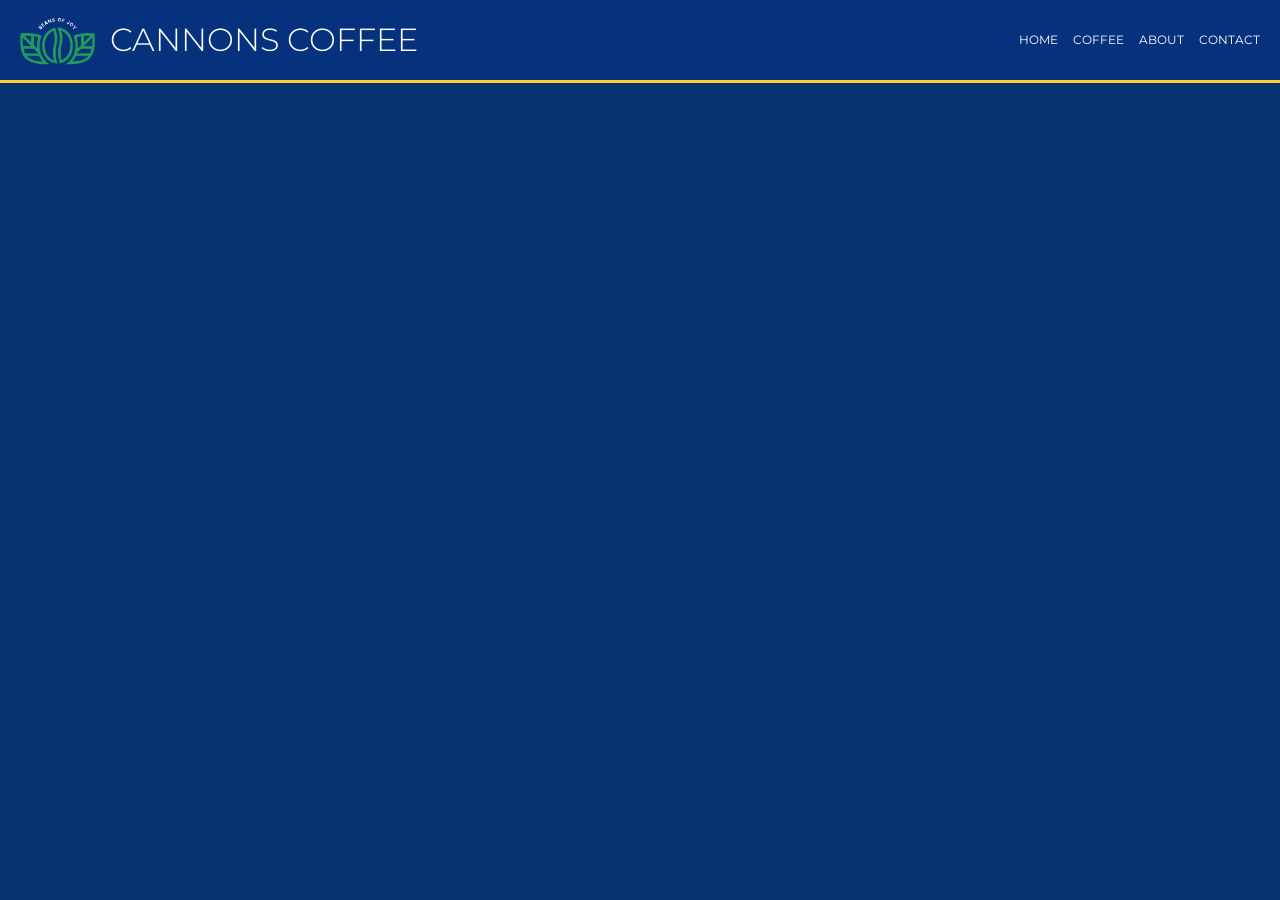
==== index.html @ b2c21856 "changes to nav" ====
<!DOCTYPE html>
<html lang="en">

<head>
    <meta charset="UTF-8">
    <meta name="viewport" content="width=device-width, initial-scale=1.0">
    <title>Document</title>
    <link rel="stylesheet" href="css/styles.css">
</head>

<body>

    <header>
        <img src="images/logo-nav.png" alt="Cannons Coffee Logo, Beans of Joy" />
        <h1> CANNONS COFFEE </h1>
        <nav>
            <a href="index.html"> Home </a>
            <a href="latte.html"> Coffee </a>
            <a href="https://www.starbucks.com/" target="_blank"> About </a>
            <a href="mailto:jc.8161984@gmail.com"> Contact </a>
        </nav>
    </header>


    <!-- <div class="container">



        <main>


            <img src="images/coffee-computer.jpg" alt="Laptop with a cup of coffee and a glass of water" />
            <h2> Coffee and Code </h2>
            <p> Join us at Cannons Coffee for a pick-me-up and plenty of code assistance and support at our coding cafe
            </p>
            <a class="button" href="https://www.dunkindonuts.com/" target="_blank"> Reserve a table </a>



            <h2> Our Coffee </h2>




            <h3> Latte </h3>
            Hot or cold, with dairy or oat milk, your favorite is available anytime!
            Order Latte (have the link go to any website of your choice)
            Image: latte.jpg
            Alt text: Latte in a cup



            <h3> Coffee </h3>
            Simple, elegant, and always in style, our black coffee comes from Colombia in small, hand-roasted batches.
            Order Coffee (have the link go to any website of your choice)
            Image: coffee.jpg
            Alt text: Coffee in a cup

            <h3> Hot Chocolate </h3>
            Not a coffee person? We have you covered. Hot, sweet, ready anytime.
            Order Hot Chocolate (have the link go to any website of your choice)
            Image: hotchoc.jpg
            Alt text: Hot Chocolate in a cup with whipped cream



            <h3> Iced Coffee </h3>
            Perfect for hot summer days, our iced coffee is made with just enough sweetness to cool down your day.
            Order Iced Coffee (have the link go to any website of your choice)
            Image: iced.jpg
            Alt text: Iced coffee in a mug with a straw


 -->

        </main>

        <footer>
        </footer>

    </div>

</body>

</html>
---- css/styles.css ----
@import url('https://fonts.googleapis.com/css2?family=Montserrat:ital,wght@0,100..900;1,100..900&family=Nunito+Sans:ital,opsz,wght@0,6..12,200..1000;1,6..12,200..1000&family=Ovo&display=swap');

:root {
  --black: #000000;
  --Catalina: #06327d;
  --Bluetiful: #2b70e4;
  --Vegan: #209d5c;
  --Sunglow: #ffd034;
  --white: #ffffff;
  --LightBlue: #cadbf8;
  --line-height: 1.1667;
  --font-weight: 300;
  --text-transform: uppercase;
}

html {
  box-sizing: border-box;
}

*,
*:before,
*:after {
  box-sizing: inherit;
}

body {
  color: var(--black);
  background-color: #063270;
  font-family: "Montserrat", sans-serif;
  font-size: 1.125rem;
  line-height: 1.5;
  margin: 0;
}

h1 {
    font-size: 3rem;
    line-height: var(--line-height);
    font-weight: var(--font-weight);
    text-transform: var(--text-transform);
    margin: 0;
}

h2 {
    font-size: 2.5rem;
    line-height: var(--line-height);
    font-weight: var(--font-weight);
    text-transform: var(--text-transform);
}

h3 {
    font-size: 1.75rem;
    line-height: var(--line-height);
    font-weight: var(--font-weight);
}

.container {
    max-width: 1200px;
    margin: 0 auto;
}

button {
    background-color: var(--Catalina);
    color: var(--white);
    border-radius: 8px;
    text-decoration: none;
    padding: 5px 10px;
}


/* ___________________________________________________________ */
/* Mobile (max-width: 649px) */
header {
    background-color: var(--Catalina);
    color: var(--white);
    text-align: center;
    padding: 20px;
    border-bottom: 3px solid var(--Sunglow);
}

header img {
    display: block;
    width: 70px;
    margin: 0 auto;
}

header h1 {
    font-size: 1.75rem;
    max-width: 220px;
    margin: 10px auto;
}

nav {
    display: flex;
    flex-wrap: wrap;
    justify-content: center;
    gap: 10px;
    max-width: 220px;
    margin: 0 auto;
}

nav a {
    color: var(--white);
    text-decoration: none;
    text-transform: uppercase;
    font-size: 0.75rem;
}

/* ___________________________________________________________ */
/* Tablet */
@media (min-width: 650px) {
    body {
        font-size: 16px;
    }

    header {
        display: flex;
        flex-wrap: wrap;
        align-items: center;
        justify-content: center;
        column-gap: 15px;
        row-gap: 10px;
        padding: 20px;
    }

    header img {
        width: 100px;
        margin: 0;
    }

    header h1 {
        font-size: 2rem;
        max-width: none;
        margin: 0;
        white-space: nowrap;
    }

    nav {
        width: 100%;
        max-width: none;
        margin: 0;
        gap: 20px;
    }

    nav a {
        font-size: 1rem;
    }
}
/* ___________________________________________________________ */
/* Desktop */
@media (min-width: 1000px) {
    body {
        font-size: 18px;
    }

    header {
        flex-wrap: nowrap;
        justify-content: space-between;
        gap: 15px;
        padding: 15px 20px;
    }

    header img {
        width: 75px;
    }

    header h1 {
        font-size: 2rem;
        white-space: nowrap;
    }

    nav {
        width: auto;
        flex-wrap: nowrap;
        margin-left: auto;
        gap: 15px;
    }

    nav a {
        font-size: 0.75rem;
    }
}
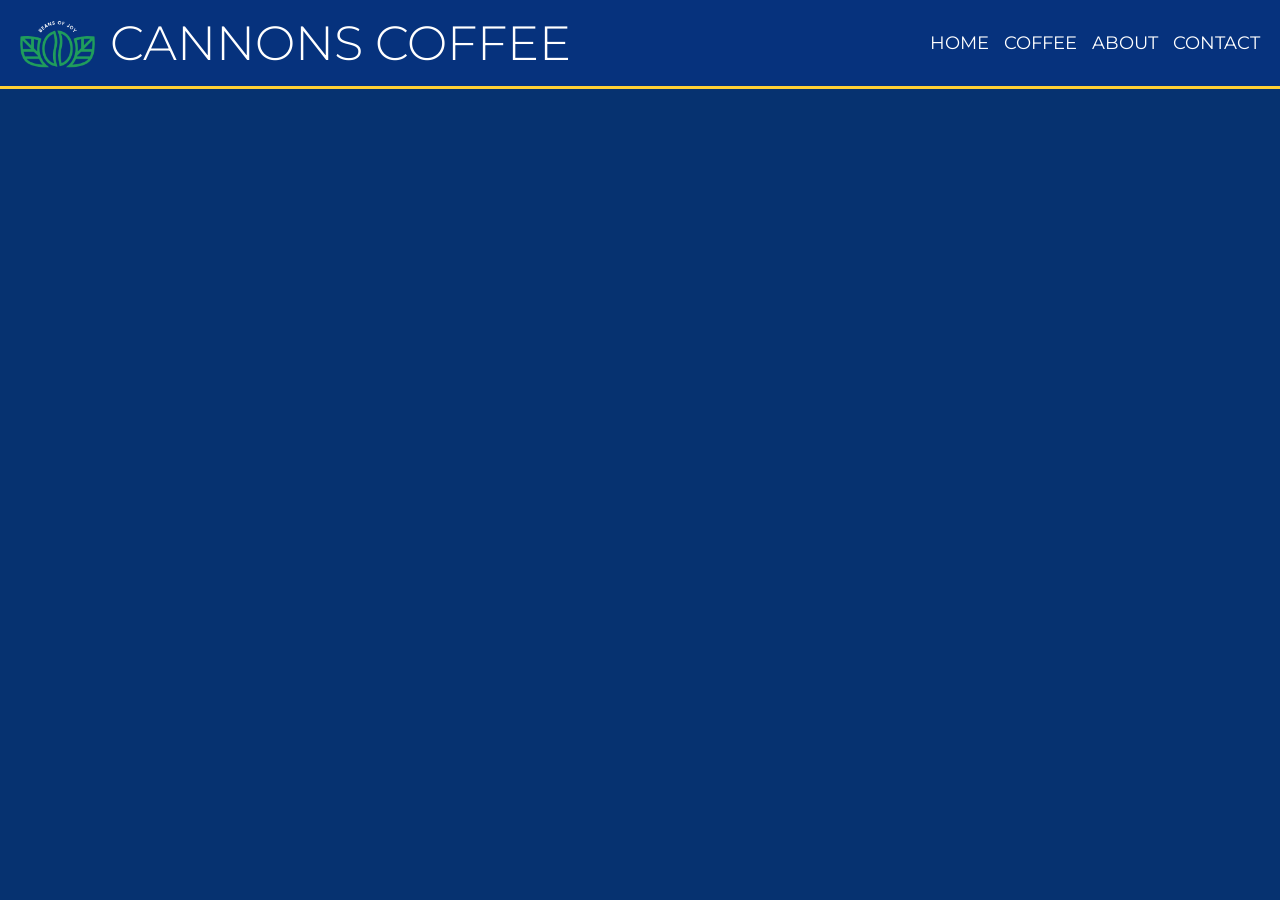
==== commit 540ae511: "changes to html" ====
--- a/index.html
+++ b/index.html
@@ -22,56 +22,9 @@
     </header>
 
 
-    <!-- <div class="container">
-
-
+    <div class="container">
 
         <main>
-
-
-            <img src="images/coffee-computer.jpg" alt="Laptop with a cup of coffee and a glass of water" />
-            <h2> Coffee and Code </h2>
-            <p> Join us at Cannons Coffee for a pick-me-up and plenty of code assistance and support at our coding cafe
-            </p>
-            <a class="button" href="https://www.dunkindonuts.com/" target="_blank"> Reserve a table </a>
-
-
-
-            <h2> Our Coffee </h2>
-
-
-
-
-            <h3> Latte </h3>
-            Hot or cold, with dairy or oat milk, your favorite is available anytime!
-            Order Latte (have the link go to any website of your choice)
-            Image: latte.jpg
-            Alt text: Latte in a cup
-
-
-
-            <h3> Coffee </h3>
-            Simple, elegant, and always in style, our black coffee comes from Colombia in small, hand-roasted batches.
-            Order Coffee (have the link go to any website of your choice)
-            Image: coffee.jpg
-            Alt text: Coffee in a cup
-
-            <h3> Hot Chocolate </h3>
-            Not a coffee person? We have you covered. Hot, sweet, ready anytime.
-            Order Hot Chocolate (have the link go to any website of your choice)
-            Image: hotchoc.jpg
-            Alt text: Hot Chocolate in a cup with whipped cream
-
-
-
-            <h3> Iced Coffee </h3>
-            Perfect for hot summer days, our iced coffee is made with just enough sweetness to cool down your day.
-            Order Iced Coffee (have the link go to any website of your choice)
-            Image: iced.jpg
-            Alt text: Iced coffee in a mug with a straw
-
-
- -->
 
         </main>
 
--- a/css/styles.css
+++ b/css/styles.css
@@ -84,8 +84,6 @@
 }
 
 header h1 {
-    font-size: 1.75rem;
-    max-width: 220px;
     margin: 10px auto;
 }
 
@@ -102,16 +100,11 @@
     color: var(--white);
     text-decoration: none;
     text-transform: uppercase;
-    font-size: 0.75rem;
 }
 
 /* ___________________________________________________________ */
 /* Tablet */
 @media (min-width: 650px) {
-    body {
-        font-size: 16px;
-    }
-
     header {
         display: flex;
         flex-wrap: wrap;
@@ -128,7 +121,6 @@
     }
 
     header h1 {
-        font-size: 2rem;
         max-width: none;
         margin: 0;
         white-space: nowrap;
@@ -140,18 +132,10 @@
         margin: 0;
         gap: 20px;
     }
-
-    nav a {
-        font-size: 1rem;
-    }
 }
 /* ___________________________________________________________ */
 /* Desktop */
 @media (min-width: 1000px) {
-    body {
-        font-size: 18px;
-    }
-
     header {
         flex-wrap: nowrap;
         justify-content: space-between;
@@ -163,19 +147,10 @@
         width: 75px;
     }
 
-    header h1 {
-        font-size: 2rem;
-        white-space: nowrap;
-    }
-
     nav {
         width: auto;
         flex-wrap: nowrap;
         margin-left: auto;
         gap: 15px;
     }
-
-    nav a {
-        font-size: 0.75rem;
-    }
 }
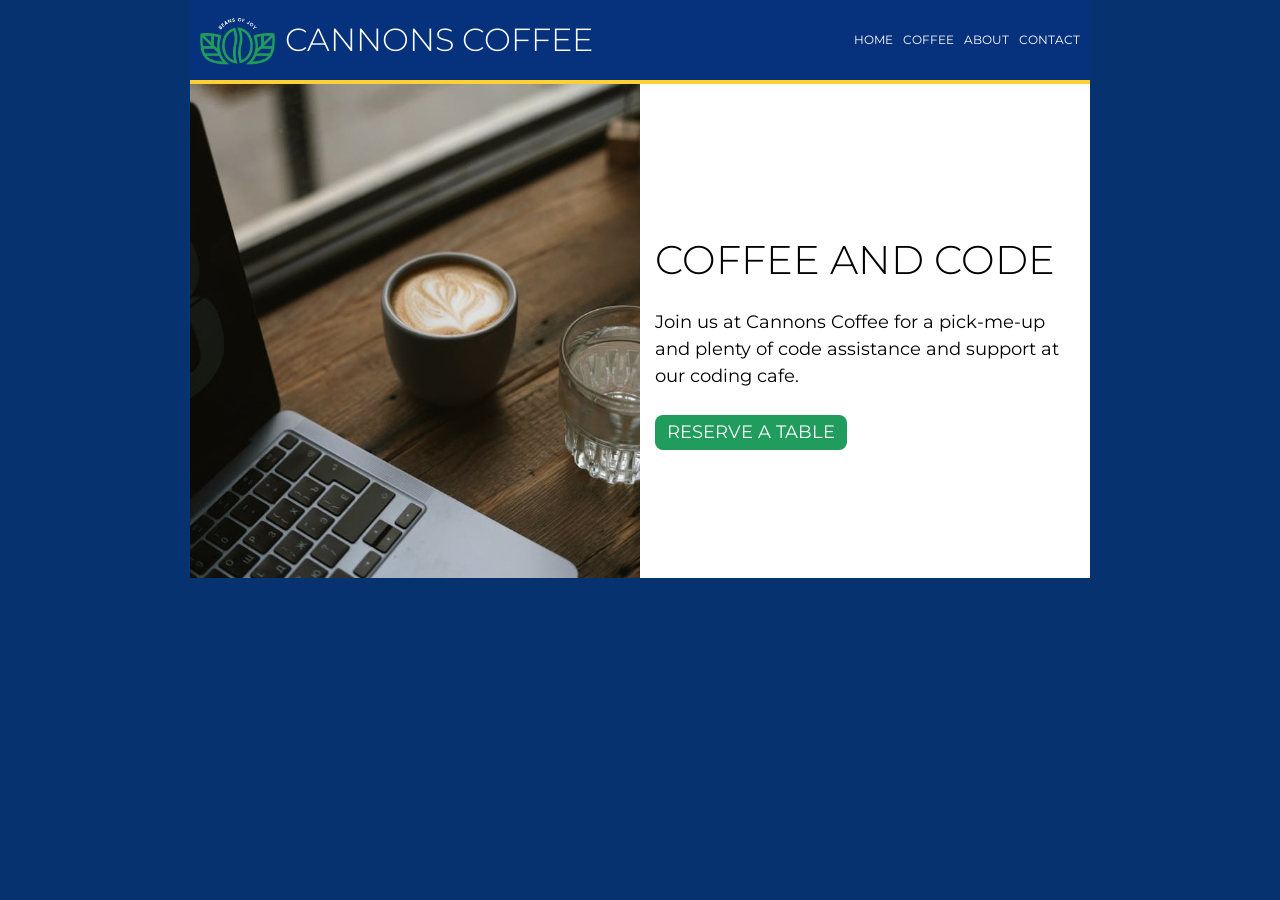
==== commit d9cc8f0f: "added opening section" ====
--- a/index.html
+++ b/index.html
@@ -9,7 +9,6 @@
 </head>
 
 <body>
-
     <header>
         <img src="images/logo-nav.png" alt="Cannons Coffee Logo, Beans of Joy" />
         <h1> CANNONS COFFEE </h1>
@@ -25,6 +24,24 @@
     <div class="container">
 
         <main>
+            <section class="opening">
+                <img src="images/coffee-computer.jpg" alt="Laptop with a cup of coffee and a glass of water" />
+                <div class="opening-text">
+                    <h2>Coffee and Code</h2>
+                    <p> Join us at Cannons Coffee for a pick-me-up and plenty of code assistance and support at our
+                        coding cafe. </p>
+                    <a class="button" href="https://www.dunkindonuts.com/" target="_blank" rel="noopener noreferrer">
+                        Reserve a table </a>
+                </div>
+            </section>
+
+
+
+
+
+
+
+
 
         </main>
 
--- a/css/styles.css
+++ b/css/styles.css
@@ -58,15 +58,6 @@
     margin: 0 auto;
 }
 
-button {
-    background-color: var(--Catalina);
-    color: var(--white);
-    border-radius: 8px;
-    text-decoration: none;
-    padding: 5px 10px;
-}
-
-
 /* ___________________________________________________________ */
 /* Mobile (max-width: 649px) */
 header {
@@ -74,7 +65,6 @@
     color: var(--white);
     text-align: center;
     padding: 20px;
-    border-bottom: 3px solid var(--Sunglow);
 }
 
 header img {
@@ -102,7 +92,37 @@
     text-transform: uppercase;
 }
 
-/* ___________________________________________________________ */
+.opening {
+    background-color: var(--white);
+    padding: 35px 20px;
+     border-top: 4px solid var(--Sunglow);
+}
+
+.opening img {
+    display: block;
+    width: 100%;
+    height: auto;
+}
+
+.opening h2 {
+    margin: 25px 0;
+}
+
+.opening p {
+    margin-bottom: 25px;
+}
+
+.button {
+    display: inline-block;
+    background-color: var(--Vegan);
+    color: var(--white);
+    border-radius: 8px;
+    text-decoration: none;
+    text-transform: uppercase;
+    padding: 4px 12px;
+}
+
+/* _________________________________________________ */
 /* Tablet */
 @media (min-width: 650px) {
     header {
@@ -132,25 +152,71 @@
         margin: 0;
         gap: 20px;
     }
-}
-/* ___________________________________________________________ */
+
+.opening {
+    display: flex;
+    align-items: stretch;
+    gap: 0;
+    padding: 0;
+}
+
+.opening img {
+    width: 50%;
+    height: auto;
+    object-fit: cover;
+}
+
+.opening-text {
+    flex: 1;
+    min-width: 0;
+    padding: 20px 15px;
+}
+/* _________________________________________________ */
 /* Desktop */
 @media (min-width: 1000px) {
+
     header {
+        max-width: 900px;
+        margin: 0 auto;
         flex-wrap: nowrap;
         justify-content: space-between;
-        gap: 15px;
-        padding: 15px 20px;
+        gap: 10px;
+        padding: 15px 10px;
     }
 
     header img {
         width: 75px;
+    }
+
+    header h1 {
+        font-size: 2rem;
     }
 
     nav {
         width: auto;
         flex-wrap: nowrap;
         margin-left: auto;
-        gap: 15px;
+        gap: 10px;
+    }
+
+    nav a {
+        font-size: 0.75rem;
+    }
+
+    .opening {
+        max-width: 900px;
+        margin: 0 auto;
+        align-items: center;
+        padding: 0;
+    }
+
+    .opening img {
+        width: 50%;
+        object-fit: cover;
+    }
+
+    .opening-text {
+        flex: 1;
+        padding: 20px 15px;
     }
 }
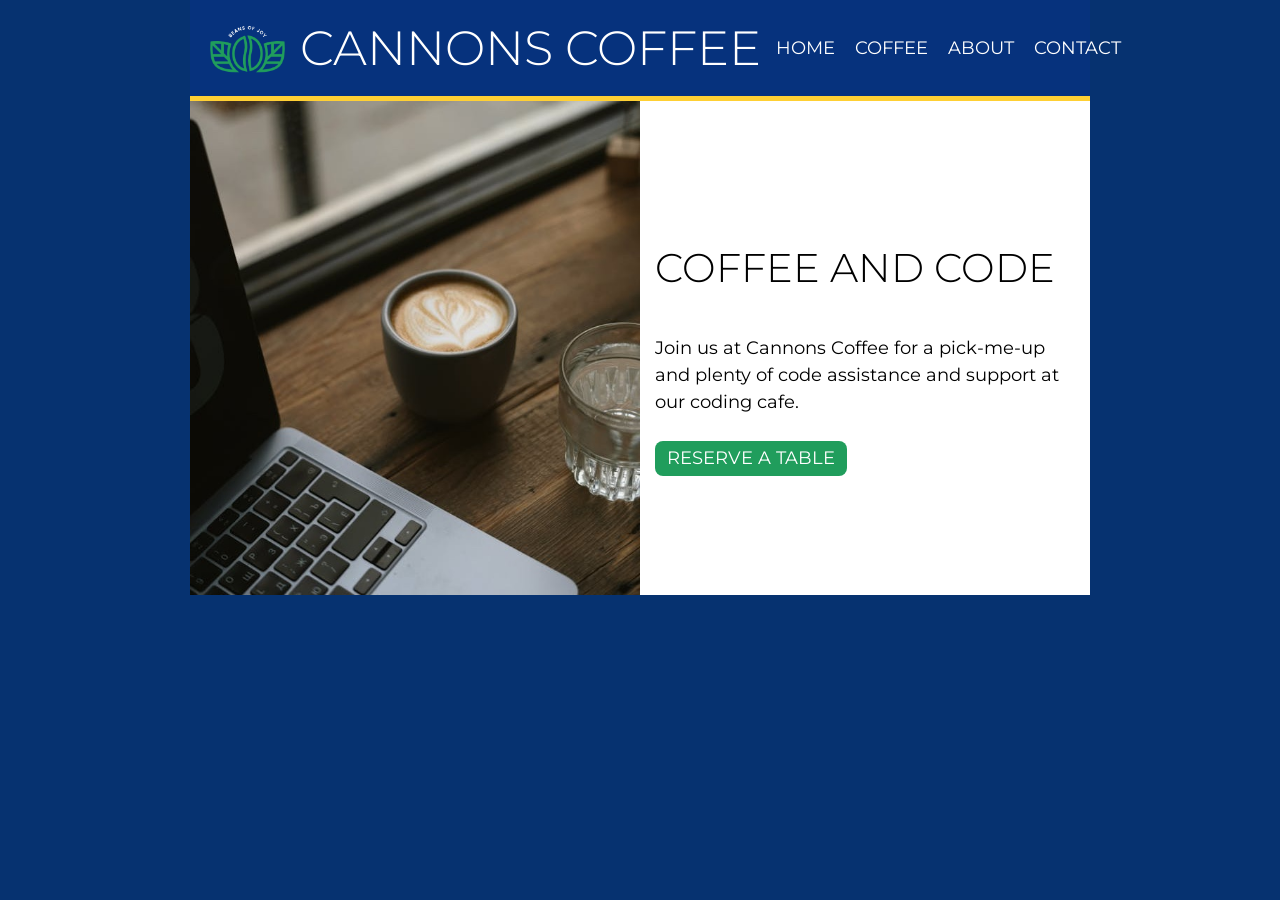
==== commit de9c1039: "added section" ====
--- a/index.html
+++ b/index.html
@@ -4,52 +4,43 @@
 <head>
     <meta charset="UTF-8">
     <meta name="viewport" content="width=device-width, initial-scale=1.0">
-    <title>Document</title>
+    <title> Coffee </title>
     <link rel="stylesheet" href="css/styles.css">
 </head>
 
 <body>
-    <header>
-        <img src="images/logo-nav.png" alt="Cannons Coffee Logo, Beans of Joy" />
-        <h1> CANNONS COFFEE </h1>
-        <nav>
-            <a href="index.html"> Home </a>
-            <a href="latte.html"> Coffee </a>
-            <a href="https://www.starbucks.com/" target="_blank"> About </a>
-            <a href="mailto:jc.8161984@gmail.com"> Contact </a>
-        </nav>
-    </header>
-
-
     <div class="container">
 
+        <header>
+            <img src="images/logo-nav.png" alt="Cannons Coffee Logo, Beans of Joy" />
+            <h1> CANNONS COFFEE </h1>
+            <nav>
+                <a href="index.html"> Home </a>
+                <a href="latte.html"> Coffee </a>
+                <a href="https://www.starbucks.com/" target="_blank"> About </a>
+                <a href="mailto:jc.8161984@gmail.com"> Contact </a>
+            </nav>
+        </header>
+
         <main>
-            <section class="opening">
-                <img src="images/coffee-computer.jpg" alt="Laptop with a cup of coffee and a glass of water" />
-                <div class="opening-text">
-                    <h2>Coffee and Code</h2>
-                    <p> Join us at Cannons Coffee for a pick-me-up and plenty of code assistance and support at our
-                        coding cafe. </p>
-                    <a class="button" href="https://www.dunkindonuts.com/" target="_blank" rel="noopener noreferrer">
-                        Reserve a table </a>
-                </div>
-            </section>
 
+                <section class="opening">
+                    <img src="images/coffee-computer.jpg" alt="Laptop with a cup of coffee and a glass of water" />
+                    <div class="opening-text">
+                        <h2> Coffee and Code </h2>
+                        <p> Join us at Cannons Coffee for a pick-me-up and plenty of code assistance and support at our
+                            coding cafe. </p>
+                        <a class="button" href="https://www.dunkindonuts.com/" target="_blank"
+                            rel="noopener noreferrer">
+                            Reserve a table </a>
+                    </div>
+                </section>
 
+            </main>
 
-
-
-
-
-
-
-        </main>
-
-        <footer>
-        </footer>
+            <footer>
+            </footer>
 
     </div>
-
 </body>
-
 </html>
--- a/css/styles.css
+++ b/css/styles.css
@@ -73,7 +73,8 @@
     margin: 0 auto;
 }
 
-header h1 {
+h1 {
+    max-width: 220px;
     margin: 10px auto;
 }
 
@@ -95,7 +96,7 @@
 .opening {
     background-color: var(--white);
     padding: 35px 20px;
-     border-top: 4px solid var(--Sunglow);
+    border-top: 5px solid var(--Sunglow);
 }
 
 .opening img {
@@ -104,7 +105,7 @@
     height: auto;
 }
 
-.opening h2 {
+h2 {
     margin: 25px 0;
 }
 
@@ -154,7 +155,7 @@
     }
 
 .opening {
-    display: flex;
+   display: flex;
     align-items: stretch;
     gap: 0;
     padding: 0;
@@ -163,60 +164,45 @@
 .opening img {
     width: 50%;
     height: auto;
-    object-fit: cover;
 }
 
 .opening-text {
-    flex: 1;
     min-width: 0;
     padding: 20px 15px;
 }
+
 /* _________________________________________________ */
 /* Desktop */
 @media (min-width: 1000px) {
-
     header {
         max-width: 900px;
         margin: 0 auto;
         flex-wrap: nowrap;
         justify-content: space-between;
-        gap: 10px;
-        padding: 15px 10px;
     }
 
     header img {
         width: 75px;
-    }
-
-    header h1 {
-        font-size: 2rem;
     }
 
     nav {
         width: auto;
         flex-wrap: nowrap;
         margin-left: auto;
-        gap: 10px;
-    }
-
-    nav a {
-        font-size: 0.75rem;
     }
 
     .opening {
-        max-width: 900px;
+    max-width: 900px;
         margin: 0 auto;
-        align-items: center;
-        padding: 0;
-    }
-
-    .opening img {
-        width: 50%;
-        object-fit: cover;
+        align-items: stretch;
     }
 
     .opening-text {
         flex: 1;
         padding: 20px 15px;
+        display: flex;
+        flex-direction: column;
+        align-items: flex-start;
+        justify-content: center;
     }
 }
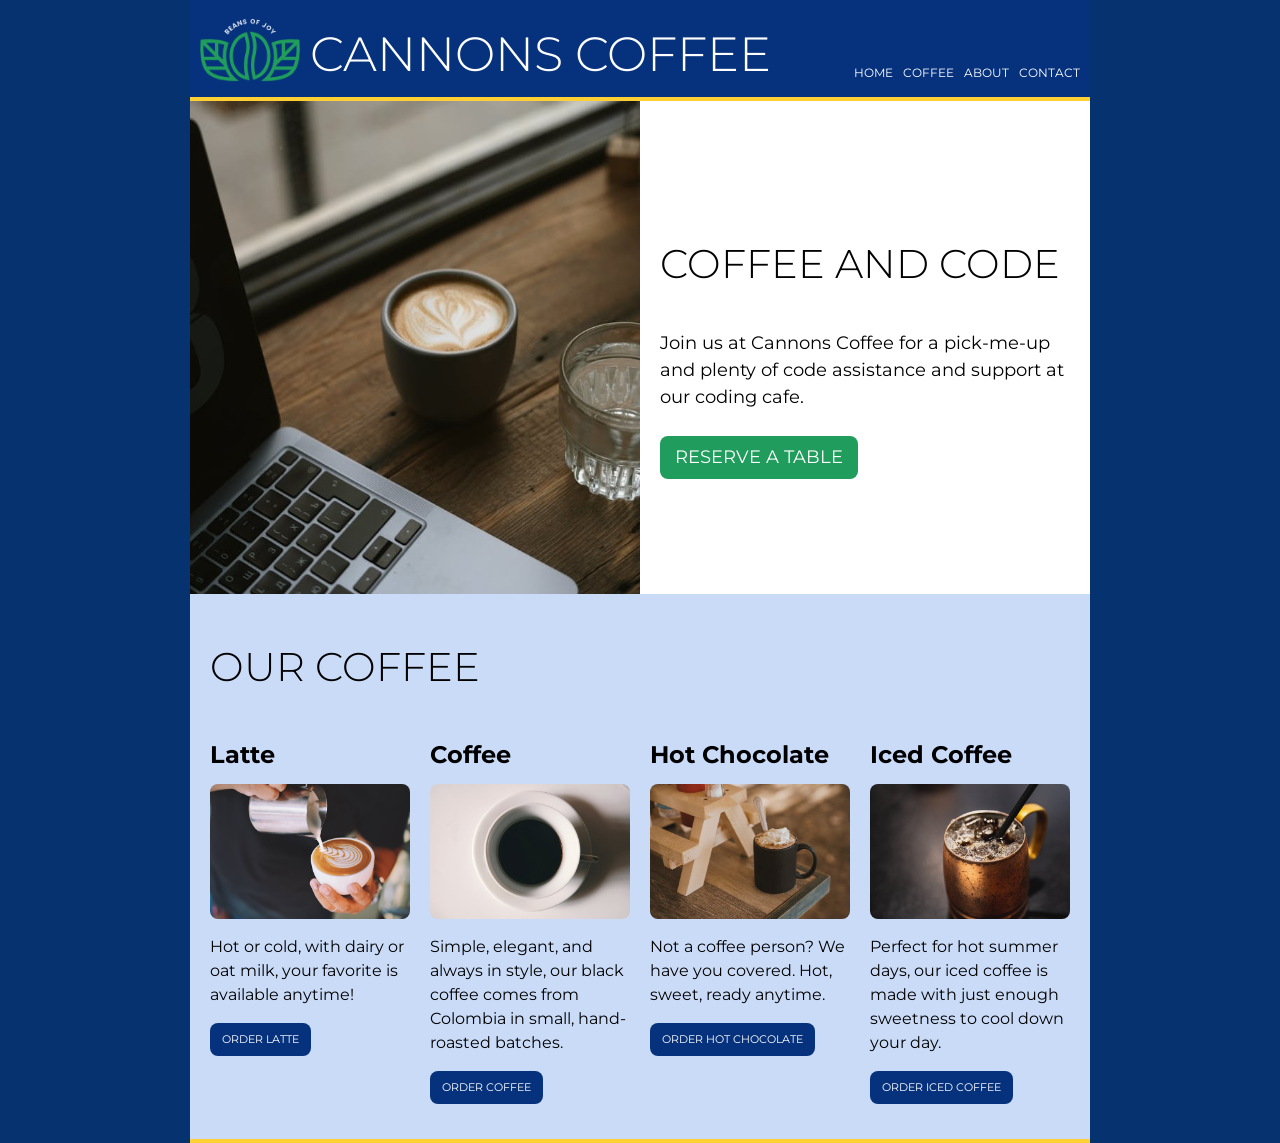
==== commit 0a62e281: "changes to css" ====
--- a/index.html
+++ b/index.html
@@ -24,23 +24,55 @@
 
         <main>
 
-                <section class="opening">
-                    <img src="images/coffee-computer.jpg" alt="Laptop with a cup of coffee and a glass of water" />
-                    <div class="opening-text">
-                        <h2> Coffee and Code </h2>
-                        <p> Join us at Cannons Coffee for a pick-me-up and plenty of code assistance and support at our
-                            coding cafe. </p>
-                        <a class="button" href="https://www.dunkindonuts.com/" target="_blank"
-                            rel="noopener noreferrer">
-                            Reserve a table </a>
+            <section class="opening">
+                <img src="images/coffee-computer.jpg" alt="Laptop with a cup of coffee and a glass of water" />
+                <div class="opening-text">
+                    <h2> Coffee and Code </h2>
+                    <p> Join us at Cannons Coffee for a pick-me-up and plenty of code assistance and support at our coding cafe. </p>
+                    <a class="button" href="https://www.dunkindonuts.com/" target="_blank" rel="noopener noreferrer"> Reserve a table </a>
+                </div>
+            </section>
+
+            <section class="ourcoffee">
+                <h2> Our Coffee </h2>
+
+                <div class="coffee-items">
+                    <div class="coffee-item">
+                        <h3> Latte </h3>
+                        <img src="images/latte.jpg" alt="Latte in a cup" />
+                        <p> Hot or cold, with dairy or oat milk, your favorite is available anytime! </p>
+                        <a class="button1" href="https://www.starbucks.com/" target="_blank" rel="noopener noreferrer"> Order Latte </a>
                     </div>
-                </section>
 
-            </main>
+                    <div class="coffee-item">
+                        <h3> Coffee </h3>
+                        <img src="images/coffee.jpg" alt="Coffee in a cup" />
+                        <p> Simple, elegant, and always in style, our black coffee comes from Colombia in small, hand-roasted batches. </p>
+                        <a class="button1" href="https://www.dunkindonuts.com/" target="_blank" rel="noopener noreferrer"> Order Coffee </a>
+                    </div>
 
-            <footer>
-            </footer>
+                    <div class="coffee-item">
+                        <h3> Hot Chocolate </h3>
+                        <img src="images/hotchoc.jpg" alt="Hot Chocolate in a cup with whipped cream" />
+                        <p> Not a coffee person? We have you covered. Hot, sweet, ready anytime. </p>
+                        <a class="button1" href="https://www.dutchbros.com/" target="_blank" rel="noopener noreferrer"> Order Hot Chocolate </a>
+                    </div>
+
+                    <div class="coffee-item">
+                        <h3> Iced Coffee </h3>
+                        <img src="images/iced.jpg" alt="Iced coffee in a mug with a straw" />
+                        <p> Perfect for hot summer days, our iced coffee is made with just enough sweetness to cool down your day. </p>
+                        <a class="button1" href="https://7brew.com/" target="_blank" rel="noopener noreferrer"> Order Iced Coffee </a>
+                    </div>
+                </div>
+            </section>
+
+        </main>
+
+        <footer>
+        </footer>
 
     </div>
 </body>
+
 </html>
--- a/css/styles.css
+++ b/css/styles.css
@@ -58,32 +58,36 @@
     margin: 0 auto;
 }
 
-/* ___________________________________________________________ */
-/* Mobile (max-width: 649px) */
+/* ___Mobile (max-width: 649px)____________________________ */
 header {
     background-color: var(--Catalina);
     color: var(--white);
     text-align: center;
-    padding: 20px;
+    padding: 25px 20px;
+    border-bottom: 4px solid var(--Sunglow);
 }
 
 header img {
     display: block;
-    width: 70px;
+    width: 150px;
     margin: 0 auto;
 }
 
-h1 {
-    max-width: 220px;
-    margin: 10px auto;
+header h1 {
+    max-width: 100%;
+    margin: 15px auto 25px;
+}
+
+h3 {
+    font-weight: bold;
 }
 
 nav {
     display: flex;
     flex-wrap: wrap;
     justify-content: center;
-    gap: 10px;
-    max-width: 220px;
+    gap: 15px;
+    max-width: 100%;
     margin: 0 auto;
 }
 
@@ -96,7 +100,6 @@
 .opening {
     background-color: var(--white);
     padding: 35px 20px;
-    border-top: 5px solid var(--Sunglow);
 }
 
 .opening img {
@@ -105,7 +108,11 @@
     height: auto;
 }
 
-h2 {
+.opening-text {
+    min-width: 0;
+}
+
+.opening h2 {
     margin: 25px 0;
 }
 
@@ -120,11 +127,56 @@
     border-radius: 8px;
     text-decoration: none;
     text-transform: uppercase;
-    padding: 4px 12px;
-}
-
-/* _________________________________________________ */
-/* Tablet */
+    padding: 8px 15px;
+}
+
+.ourcoffee {
+    background-color: var(--LightBlue);
+    padding: 35px 20px;
+    border-bottom: 4px solid var(--Sunglow);
+}
+
+.ourcoffee h2 {
+    margin: 15px 0 35px;
+}
+
+.coffee-items {
+    display: flex;
+    flex-direction: column;
+    gap: 30px;
+}
+
+.coffee-item {
+    min-width: 0;
+}
+
+.coffee-item h3 {
+    margin: 15px 0;
+}
+
+.coffee-item img {
+    display: block;
+    width: 100%;
+    height: auto;
+    border-radius: 8px;
+}
+
+.coffee-item p {
+    font-size: 1rem;
+    line-height: 1.5;
+}
+
+.button1 {
+    display: inline-block;
+    background-color: var(--Catalina);
+    color: var(--white);
+    border-radius: 8px;
+    text-decoration: none;
+    text-transform: uppercase;
+    padding: 8px 12px;
+}
+
+/* ___Tablet________________________________ */
 @media (min-width: 650px) {
     header {
         display: flex;
@@ -154,55 +206,92 @@
         gap: 20px;
     }
 
-.opening {
-   display: flex;
-    align-items: stretch;
-    gap: 0;
-    padding: 0;
-}
-
-.opening img {
-    width: 50%;
-    height: auto;
-}
-
-.opening-text {
-    min-width: 0;
-    padding: 20px 15px;
-}
-
-/* _________________________________________________ */
-/* Desktop */
+    .opening {
+        display: flex;
+        padding: 0;
+    }
+
+    .opening img {
+        width: 50%;
+    }
+
+    .opening-text {
+        padding: 20px;
+    }
+
+    .coffee-items {
+        flex-direction: row;
+        flex-wrap: wrap;
+        gap: 30px 20px;
+    }
+
+    .coffee-item {
+        flex: 0 0 calc((100% - 20px) / 2);
+    }
+}
+
+/* ___Desktop_______________________________________________ */
 @media (min-width: 1000px) {
     header {
         max-width: 900px;
         margin: 0 auto;
+        display: flex;
         flex-wrap: nowrap;
+        align-items: flex-end;
         justify-content: space-between;
-    }
-
-    header img {
-        width: 75px;
+        gap: 10px;
+        padding: 15px 10px;
     }
 
     nav {
         width: auto;
         flex-wrap: nowrap;
         margin-left: auto;
-    }
-
+        gap: 10px;
+    }
+
+    nav a {
+        font-size: 0.75rem;
+    }
+    
     .opening {
-    max-width: 900px;
+        max-width: 900px;
         margin: 0 auto;
+        display: flex;
         align-items: stretch;
     }
 
     .opening-text {
-        flex: 1;
-        padding: 20px 15px;
         display: flex;
         flex-direction: column;
         align-items: flex-start;
         justify-content: center;
     }
+
+    .ourcoffee {
+        max-width: 900px;
+        margin: 0 auto;
+
+    }
+
+    .coffee-items {
+        display: flex;
+        flex-direction: row;
+    }
+
+    .coffee-item {
+        flex: 1;
+    }
+
+    .coffee-item h3 {
+        font-size: 1.50rem;
+    }
+
+    .coffee-item img {
+        height: 135px;
+    }
+
+    .coffee-item .button1 {
+        font-size: 0.70rem;
+    }
 }
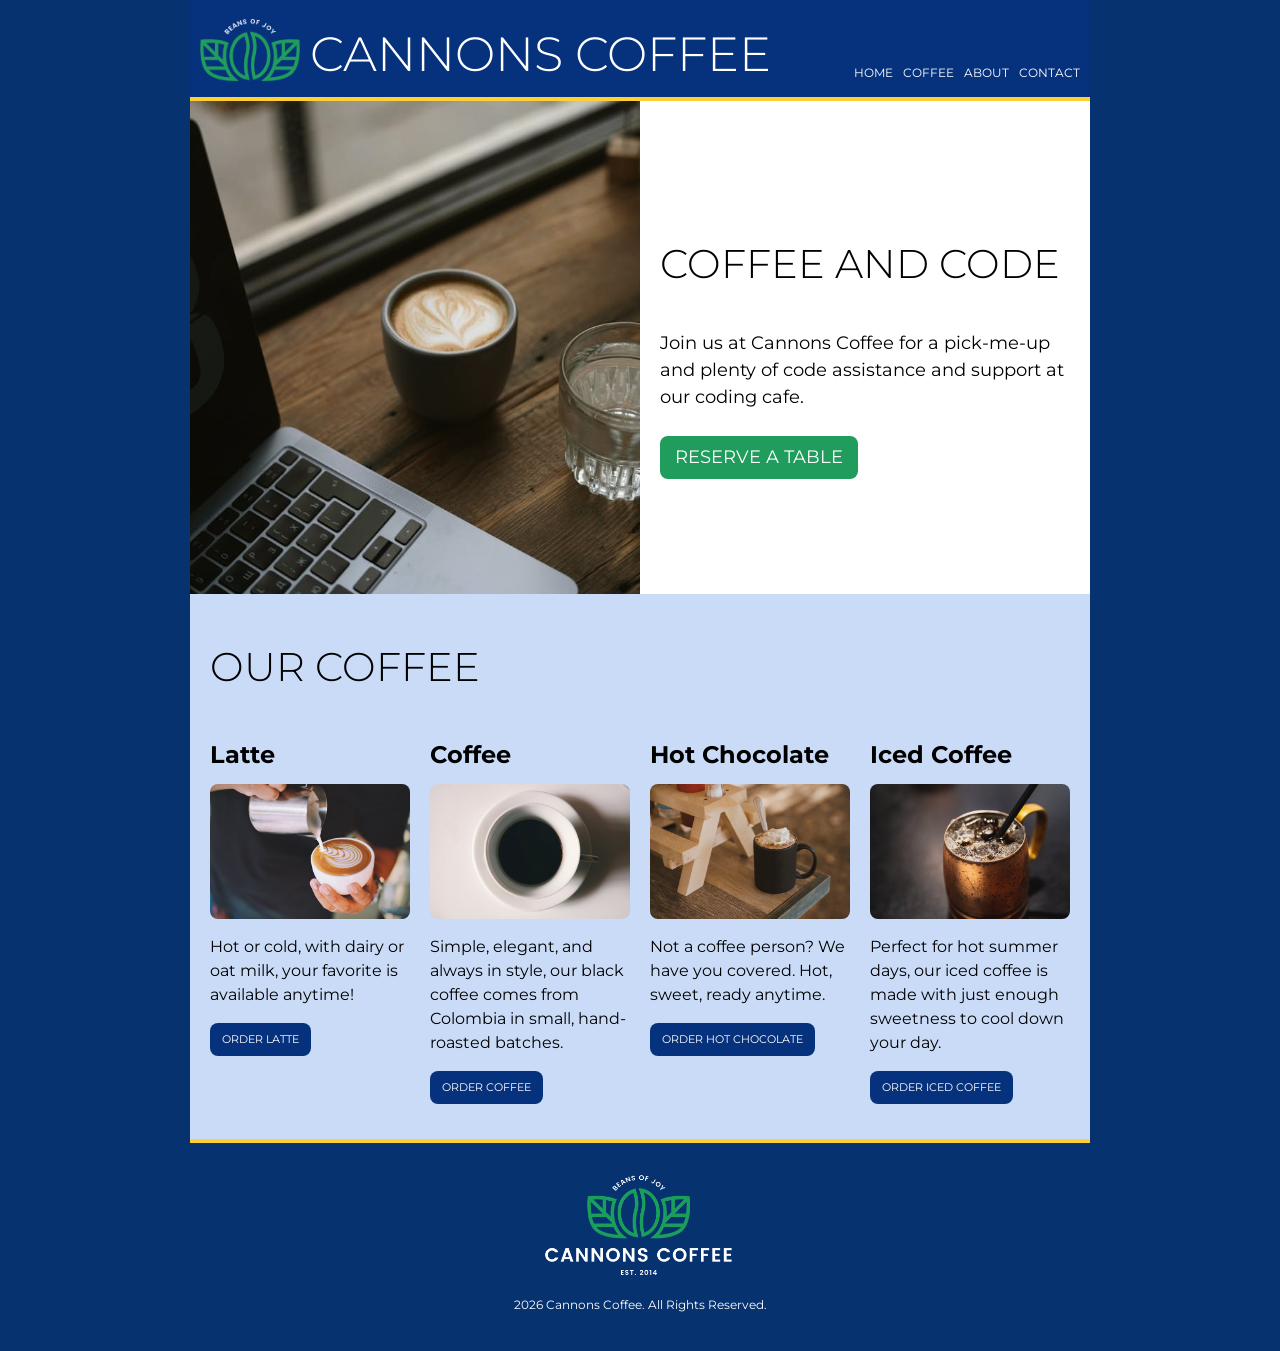
==== commit 072f7df2: "changes css" ====
--- a/index.html
+++ b/index.html
@@ -70,6 +70,8 @@
         </main>
 
         <footer>
+            <img src="images/logo-footer.png" alt="Cannons Coffee, Beans of Joy! Est. 2014" />
+            <p> 2026 Cannons Coffee. All Rights Reserved. </p>
         </footer>
 
     </div>
--- a/css/styles.css
+++ b/css/styles.css
@@ -58,6 +58,11 @@
     margin: 0 auto;
 }
 
+.late {
+    border-top: 4px solid var(--Sunglow);
+}
+
+
 /* ___Mobile (max-width: 649px)____________________________ */
 header {
     background-color: var(--Catalina);
@@ -176,6 +181,26 @@
     padding: 8px 12px;
 }
 
+footer {
+    text-align: center;
+    padding: 25px 20px;
+}
+
+footer img {
+    display: block;
+    width: 180px;
+    max-width: 100%;
+    height: auto;
+    margin: 0 auto;
+}
+
+footer p {
+    color: var(--white);
+    font-size: 0.75rem;
+    margin-top: 15px;
+}
+
+
 /* ___Tablet________________________________ */
 @media (min-width: 650px) {
     header {
@@ -228,6 +253,10 @@
     .coffee-item {
         flex: 0 0 calc((100% - 20px) / 2);
     }
+
+    footer img {
+        width: 200px;
+    }
 }
 
 /* ___Desktop_______________________________________________ */
@@ -294,4 +323,13 @@
     .coffee-item .button1 {
         font-size: 0.70rem;
     }
+
+    footer {
+        text-align: center;
+        padding: 25px 20px;
+    }
+
+    footer img {
+        width: 200px;
+    }
 }
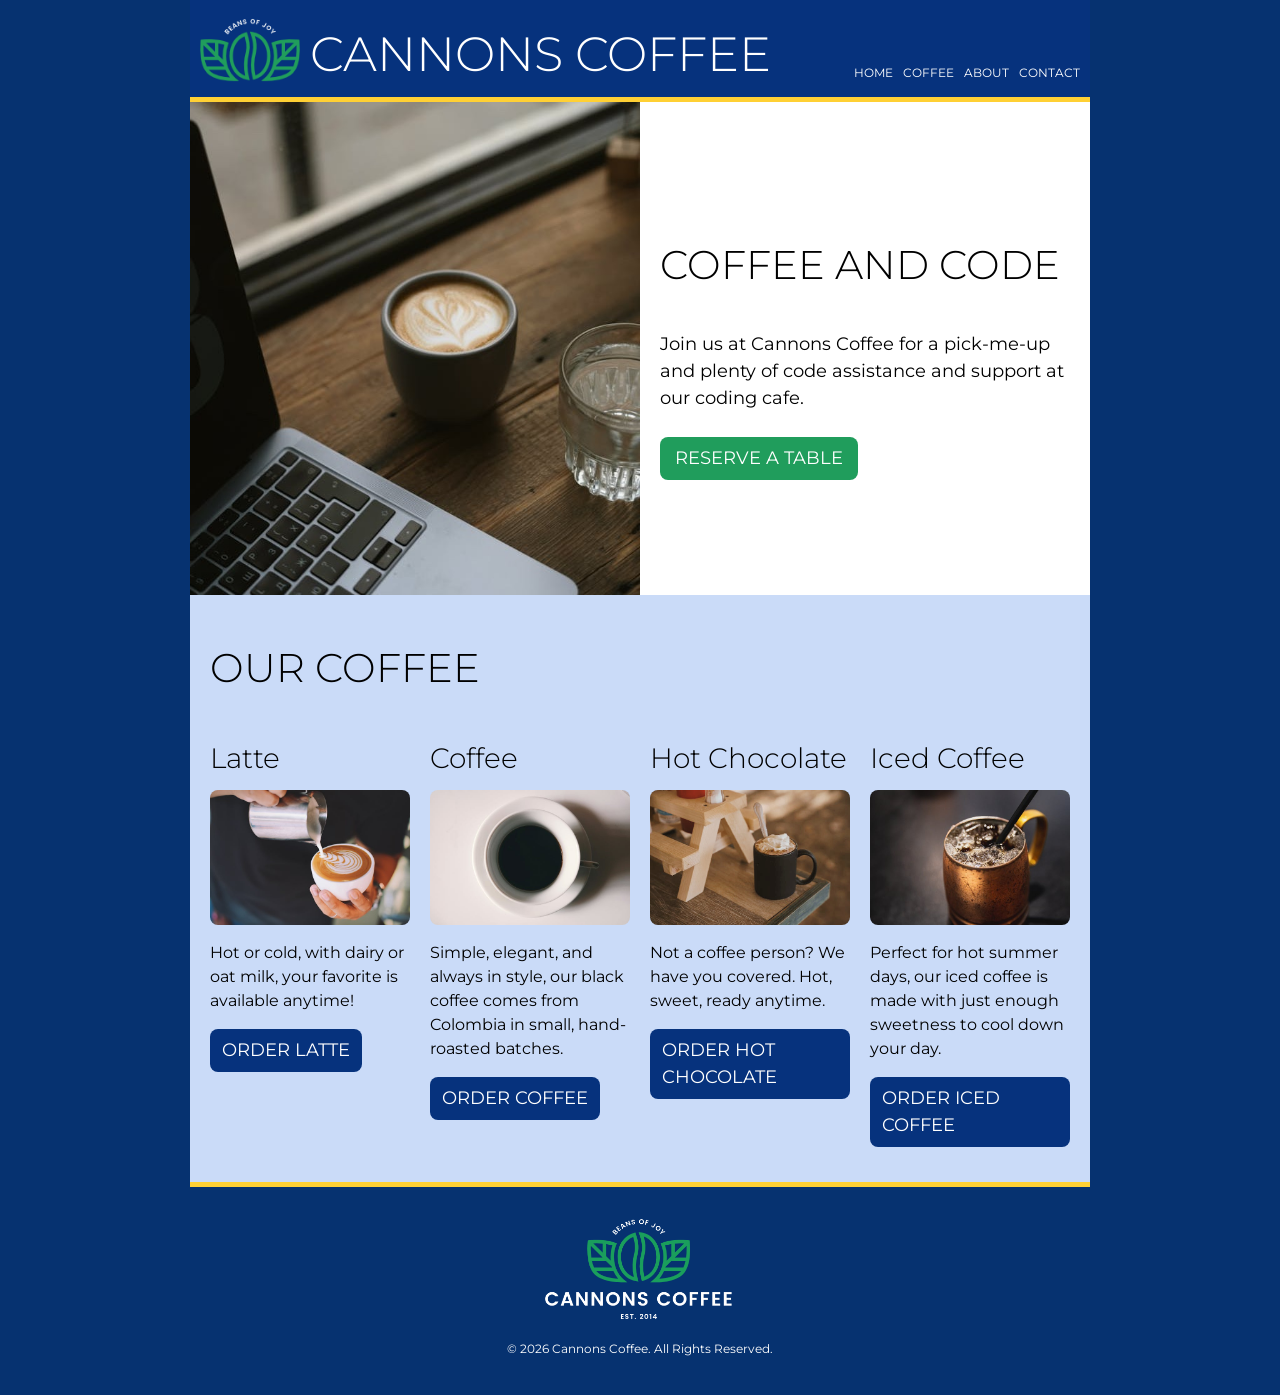
==== commit 97c05394: "change image" ====
--- a/index.html
+++ b/index.html
@@ -17,7 +17,7 @@
             <nav>
                 <a href="index.html"> Home </a>
                 <a href="latte.html"> Coffee </a>
-                <a href="https://www.starbucks.com/" target="_blank"> About </a>
+                <a href="https://www.starbucks.com/" target="_blank" rel="noopener noreferrer"> About </a>
                 <a href="mailto:jc.8161984@gmail.com"> Contact </a>
             </nav>
         </header>
@@ -28,50 +28,59 @@
                 <img src="images/coffee-computer.jpg" alt="Laptop with a cup of coffee and a glass of water" />
                 <div class="opening-text">
                     <h2> Coffee and Code </h2>
-                    <p> Join us at Cannons Coffee for a pick-me-up and plenty of code assistance and support at our coding cafe. </p>
-                    <a class="button" href="https://www.dunkindonuts.com/" target="_blank" rel="noopener noreferrer"> Reserve a table </a>
+                    <p> Join us at Cannons Coffee for a pick-me-up and plenty of code assistance and support at our
+                        coding cafe. </p>
+                    <a class="button" href="https://www.dunkindonuts.com/" target="_blank" rel="noopener noreferrer">
+                        Reserve a table </a>
                 </div>
             </section>
 
             <section class="ourcoffee">
-                <h2> Our Coffee </h2>
+                <h2>Our Coffee</h2>
 
                 <div class="coffee-items">
+
                     <div class="coffee-item">
                         <h3> Latte </h3>
                         <img src="images/latte.jpg" alt="Latte in a cup" />
                         <p> Hot or cold, with dairy or oat milk, your favorite is available anytime! </p>
-                        <a class="button1" href="https://www.starbucks.com/" target="_blank" rel="noopener noreferrer"> Order Latte </a>
+                        <a class="button1" href="https://www.starbucks.com/" target="_blank" rel="noopener noreferrer">
+                            Order Latte </a>
                     </div>
 
                     <div class="coffee-item">
                         <h3> Coffee </h3>
                         <img src="images/coffee.jpg" alt="Coffee in a cup" />
-                        <p> Simple, elegant, and always in style, our black coffee comes from Colombia in small, hand-roasted batches. </p>
-                        <a class="button1" href="https://www.dunkindonuts.com/" target="_blank" rel="noopener noreferrer"> Order Coffee </a>
+                        <p> Simple, elegant, and always in style, our black coffee comes from Colombia in small,
+                            hand-roasted batches. </p>
+                        <a class="button1" href="https://www.dunkindonuts.com/" target="_blank"
+                            rel="noopener noreferrer"> Order Coffee </a>
                     </div>
 
                     <div class="coffee-item">
                         <h3> Hot Chocolate </h3>
                         <img src="images/hotchoc.jpg" alt="Hot Chocolate in a cup with whipped cream" />
                         <p> Not a coffee person? We have you covered. Hot, sweet, ready anytime. </p>
-                        <a class="button1" href="https://www.dutchbros.com/" target="_blank" rel="noopener noreferrer"> Order Hot Chocolate </a>
+                        <a class="button1" href="https://www.dutchbros.com/" target="_blank" rel="noopener noreferrer">
+                            Order Hot Chocolate </a>
                     </div>
 
                     <div class="coffee-item">
                         <h3> Iced Coffee </h3>
                         <img src="images/iced.jpg" alt="Iced coffee in a mug with a straw" />
-                        <p> Perfect for hot summer days, our iced coffee is made with just enough sweetness to cool down your day. </p>
-                        <a class="button1" href="https://7brew.com/" target="_blank" rel="noopener noreferrer"> Order Iced Coffee </a>
+                        <p> Perfect for hot summer days, our iced coffee is made with just enough sweetness to cool down
+                            your day. </p>
+                        <a class="button1" href="https://7brew.com/" target="_blank" rel="noopener noreferrer"> Order
+                            Iced Coffee </a>
                     </div>
+
                 </div>
             </section>
-
         </main>
 
         <footer>
             <img src="images/logo-footer.png" alt="Cannons Coffee, Beans of Joy! Est. 2014" />
-            <p> 2026 Cannons Coffee. All Rights Reserved. </p>
+            <p>&copy; 2026 Cannons Coffee. All Rights Reserved.</p>
         </footer>
 
     </div>
--- a/css/styles.css
+++ b/css/styles.css
@@ -11,6 +11,8 @@
   --line-height: 1.1667;
   --font-weight: 300;
   --text-transform: uppercase;
+  --font-family: "Montserrat", sans-serif;
+  --background: #063270;
 }
 
 html {
@@ -24,12 +26,12 @@
 }
 
 body {
-  color: var(--black);
-  background-color: #063270;
-  font-family: "Montserrat", sans-serif;
-  font-size: 1.125rem;
-  line-height: 1.5;
-  margin: 0;
+    color: var(--black);
+    background-color: var(--background);
+    font-family: var(--font-family);
+    font-size: 1.125rem;
+    line-height: 1.5;
+    margin: 0;
 }
 
 h1 {
@@ -58,18 +60,34 @@
     margin: 0 auto;
 }
 
-.late {
-    border-top: 4px solid var(--Sunglow);
-}
-
+/* ____________________________________________________________________*/
+
+.button,
+.button1 {
+    display: inline-block;
+    color: var(--white);
+    border-radius: 8px;
+    text-decoration: none;
+    text-transform: var(--text-transform);
+}
+
+.button {
+    background-color: var(--Vegan);
+    padding: 8px 15px;
+}
+
+.button1 {
+    background-color: var(--Catalina);
+    padding: 8px 12px;
+}
 
 /* ___Mobile (max-width: 649px)____________________________ */
 header {
     background-color: var(--Catalina);
     color: var(--white);
     text-align: center;
-    padding: 25px 20px;
-    border-bottom: 4px solid var(--Sunglow);
+    padding: 20px 20px;
+    border-bottom: 5px solid var(--Sunglow);
 }
 
 header img {
@@ -80,11 +98,7 @@
 
 header h1 {
     max-width: 100%;
-    margin: 15px auto 25px;
-}
-
-h3 {
-    font-weight: bold;
+    margin: 15px 25px;
 }
 
 nav {
@@ -125,20 +139,10 @@
     margin-bottom: 25px;
 }
 
-.button {
-    display: inline-block;
-    background-color: var(--Vegan);
-    color: var(--white);
-    border-radius: 8px;
-    text-decoration: none;
-    text-transform: uppercase;
-    padding: 8px 15px;
-}
-
 .ourcoffee {
     background-color: var(--LightBlue);
     padding: 35px 20px;
-    border-bottom: 4px solid var(--Sunglow);
+    border-bottom: 5px solid var(--Sunglow);
 }
 
 .ourcoffee h2 {
@@ -169,16 +173,6 @@
 .coffee-item p {
     font-size: 1rem;
     line-height: 1.5;
-}
-
-.button1 {
-    display: inline-block;
-    background-color: var(--Catalina);
-    color: var(--white);
-    border-radius: 8px;
-    text-decoration: none;
-    text-transform: uppercase;
-    padding: 8px 12px;
 }
 
 footer {
@@ -200,6 +194,10 @@
     margin-top: 15px;
 }
 
+.late {
+    border-top: 5px solid var(--Sunglow);
+}
+
 
 /* ___Tablet________________________________ */
 @media (min-width: 650px) {
@@ -257,6 +255,10 @@
     footer img {
         width: 200px;
     }
+
+    .late {
+        border-top: 5px solid var(--Sunglow);
+    }
 }
 
 /* ___Desktop_______________________________________________ */
@@ -300,7 +302,6 @@
     .ourcoffee {
         max-width: 900px;
         margin: 0 auto;
-
     }
 
     .coffee-items {
@@ -312,16 +313,8 @@
         flex: 1;
     }
 
-    .coffee-item h3 {
-        font-size: 1.50rem;
-    }
-
     .coffee-item img {
         height: 135px;
-    }
-
-    .coffee-item .button1 {
-        font-size: 0.70rem;
     }
 
     footer {
@@ -332,4 +325,9 @@
     footer img {
         width: 200px;
     }
+
+    /* .late {
+        border-top: 5px solid var(--Sunglow);
+    } */
+    
 }
